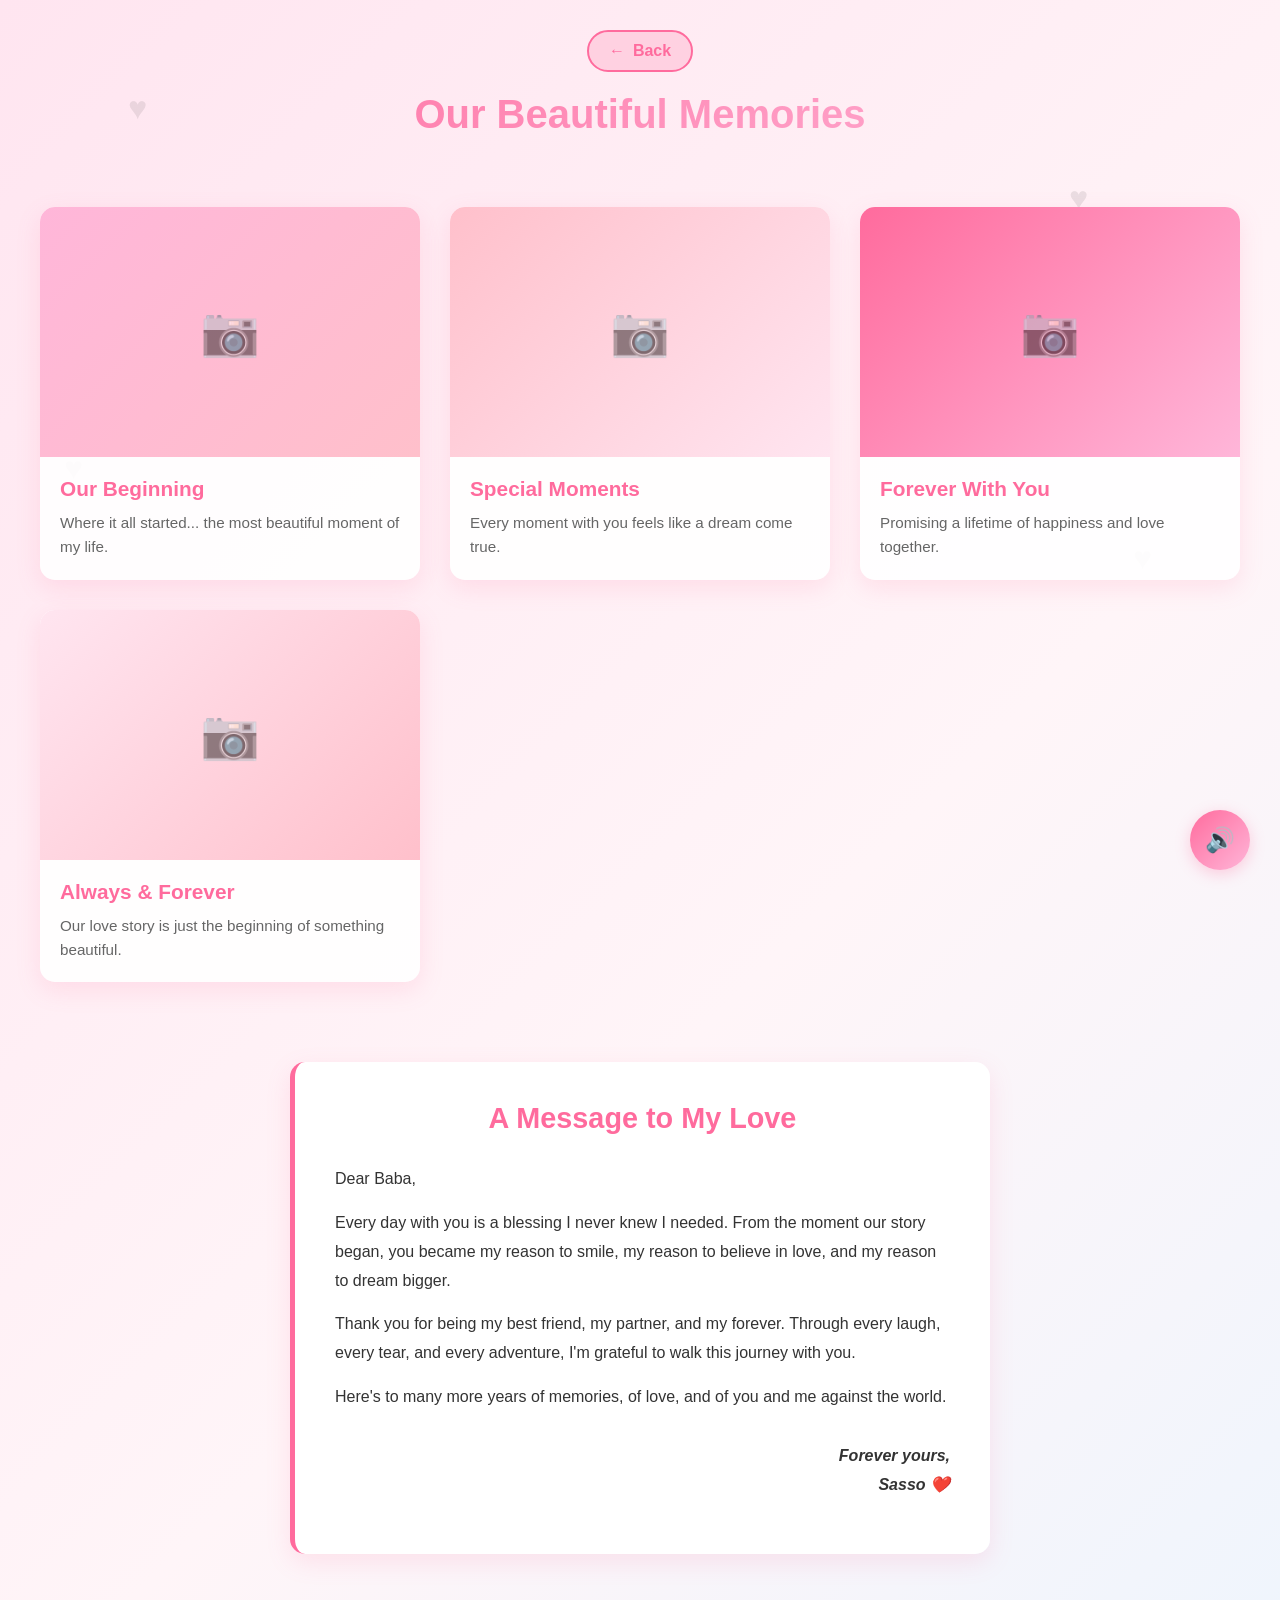
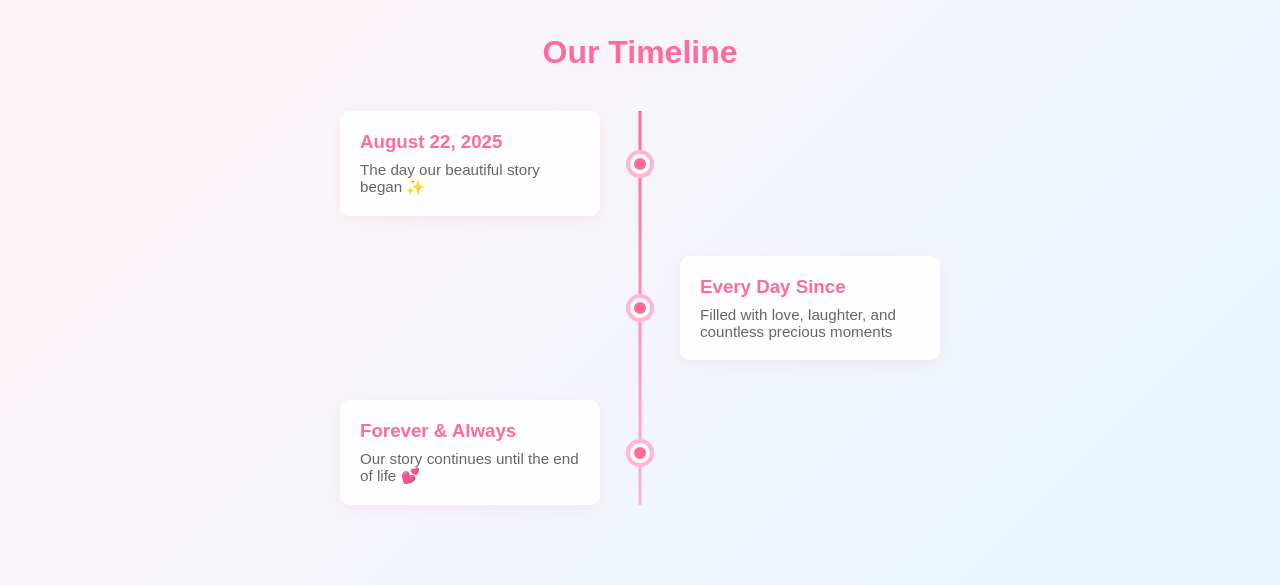
==== memories.html @ 5838aa94 "Add background music and audio controls" ====
<!DOCTYPE html>
<html lang="ar">
<head>
    <meta charset="UTF-8">
    <meta name="viewport" content="width=device-width, initial-scale=1.0">
    <title>Our Memories - Sasso & Baba</title>
    <link rel="stylesheet" href="styles.css">
</head>
<body class="memories-page">
    <!-- Audio Player -->
    <audio id="backgroundMusic" loop>
        <source src="https://www.soundhelix.com/examples/mp3/SoundHelix-Song-1.mp3" type="audio/mpeg">
    </audio>
    
    <button id="musicToggle" class="music-toggle" title="Toggle Music">
        <span class="music-icon">🔊</span>
    </button>

    <div class="container">
        <!-- Animated Background -->
        <div class="background">
            <div class="heart heart1">♥</div>
            <div class="heart heart2">♥</div>
            <div class="heart heart3">♥</div>
            <div class="heart heart4">♥</div>
            <div class="heart heart5">♥</div>
        </div>

        <!-- Header -->
        <div class="memories-header">
            <button class="btn-back" onclick="window.location.href='index.html'">
                <span class="arrow">←</span> Back
            </button>
            <h1>Our Beautiful Memories</h1>
        </div>

        <!-- Gallery Section -->
        <div class="gallery-section">
            <div class="gallery">
                <!-- Memory Card 1 -->
                <div class="memory-card">
                    <div class="memory-image placeholder-1"></div>
                    <div class="memory-info">
                        <h3>Our Beginning</h3>
                        <p>Where it all started... the most beautiful moment of my life.</p>
                    </div>
                </div>

                <!-- Memory Card 2 -->
                <div class="memory-card">
                    <div class="memory-image placeholder-2"></div>
                    <div class="memory-info">
                        <h3>Special Moments</h3>
                        <p>Every moment with you feels like a dream come true.</p>
                    </div>
                </div>

                <!-- Memory Card 3 -->
                <div class="memory-card">
                    <div class="memory-image placeholder-3"></div>
                    <div class="memory-info">
                        <h3>Forever With You</h3>
                        <p>Promising a lifetime of happiness and love together.</p>
                    </div>
                </div>

                <!-- Memory Card 4 -->
                <div class="memory-card">
                    <div class="memory-image placeholder-4"></div>
                    <div class="memory-info">
                        <h3>Always & Forever</h3>
                        <p>Our love story is just the beginning of something beautiful.</p>
                    </div>
                </div>
            </div>
        </div>

        <!-- Love Message Section -->
        <div class="love-message-section">
            <div class="message-box">
                <h2>A Message to My Love</h2>
                <p>Dear Baba,</p>
                <p>Every day with you is a blessing I never knew I needed. From the moment our story began, you became my reason to smile, my reason to believe in love, and my reason to dream bigger.</p>
                <p>Thank you for being my best friend, my partner, and my forever. Through every laugh, every tear, and every adventure, I'm grateful to walk this journey with you.</p>
                <p>Here's to many more years of memories, of love, and of you and me against the world.</p>
                <p class="signature">Forever yours,<br>Sasso ❤️</p>
            </div>
        </div>

        <!-- Timeline Section -->
        <div class="timeline-section">
            <h2>Our Timeline</h2>
            <div class="timeline">
                <div class="timeline-item">
                    <div class="timeline-marker"></div>
                    <div class="timeline-content">
                        <h3>August 22, 2025</h3>
                        <p>The day our beautiful story began ✨</p>
                    </div>
                </div>
                <div class="timeline-item">
                    <div class="timeline-marker"></div>
                    <div class="timeline-content">
                        <h3>Every Day Since</h3>
                        <p>Filled with love, laughter, and countless precious moments</p>
                    </div>
                </div>
                <div class="timeline-item">
                    <div class="timeline-marker"></div>
                    <div class="timeline-content">
                        <h3>Forever & Always</h3>
                        <p>Our story continues until the end of life 💕</p>
                    </div>
                </div>
            </div>
        </div>
    </div>

    <script src="script.js"></script>
</body>
</html>
---- styles.css ----
:root {
    --primary-pink: #FFB6D9;
    --secondary-pink: #FFC0CB;
    --white: #FFFFFF;
    --accent-red: #FF6B9D;
    --text-dark: #333333;
    --text-light: #666666;
}

* {
    margin: 0;
    padding: 0;
    box-sizing: border-box;
}

body {
    font-family: 'Segoe UI', Tahoma, Geneva, Verdana, sans-serif;
    background: linear-gradient(135deg, #FFE5F0 0%, #FFF5F8 50%, #E8F5FF 100%);
    min-height: 100vh;
    color: var(--text-dark);
    overflow-x: hidden;
}

.container {
    width: 100%;
    min-height: 100vh;
    display: flex;
    flex-direction: column;
    position: relative;
}

/* Music Toggle Button */
.music-toggle {
    position: fixed;
    bottom: 30px;
    right: 30px;
    width: 60px;
    height: 60px;
    border-radius: 50%;
    background: linear-gradient(135deg, var(--accent-red) 0%, var(--primary-pink) 100%);
    border: none;
    cursor: pointer;
    font-size: 1.5rem;
    box-shadow: 0 4px 15px rgba(255, 107, 157, 0.3);
    transition: all 0.3s ease;
    z-index: 100;
    display: flex;
    align-items: center;
    justify-content: center;
}

.music-toggle:hover {
    transform: scale(1.1);
    box-shadow: 0 6px 20px rgba(255, 107, 157, 0.4);
}

.music-toggle:active {
    transform: scale(0.95);
}

.music-toggle.playing .music-icon {
    animation: pulse-music 1s ease-in-out infinite;
}

@keyframes pulse-music {
    0%, 100% { transform: scale(1); }
    50% { transform: scale(1.2); }
}

.music-toggle.muted {
    background: linear-gradient(135deg, #CCCCCC 0%, #AAAAAA 100%);
}

.music-toggle.muted .music-icon::after {
    content: '\0D';
    position: absolute;
    font-size: 2rem;
    color: #FF6B9D;
}

/* Animated Background Hearts */
.background {
    position: fixed;
    top: 0;
    left: 0;
    width: 100%;
    height: 100%;
    pointer-events: none;
    z-index: 0;
}

.heart {
    position: absolute;
    font-size: 2rem;
    opacity: 0.1;
    animation: float 6s ease-in-out infinite;
}

.heart1 { top: 10%; left: 10%; animation-delay: 0s; }
.heart2 { top: 20%; right: 15%; animation-delay: 1s; }
.heart3 { top: 50%; left: 5%; animation-delay: 2s; }
.heart4 { top: 60%; right: 10%; animation-delay: 1.5s; }
.heart5 { top: 80%; left: 20%; animation-delay: 2.5s; }

@keyframes float {
    0%, 100% { transform: translateY(0) rotate(0deg); }
    50% { transform: translateY(-30px) rotate(10deg); }
}

/* HOME PAGE STYLES */
.content {
    flex: 1;
    display: flex;
    flex-direction: column;
    align-items: center;
    justify-content: center;
    z-index: 1;
    padding: 40px 20px;
    text-align: center;
}

.names-section {
    margin-bottom: 30px;
}

.names {
    font-size: 3.5rem;
    font-weight: 700;
    background: linear-gradient(135deg, var(--accent-red) 0%, var(--primary-pink) 100%);
    -webkit-background-clip: text;
    -webkit-text-fill-color: transparent;
    background-clip: text;
    margin-bottom: 15px;
    text-shadow: 2px 2px 4px rgba(255, 107, 157, 0.1);
    animation: slideDown 1s ease-out;
}

.and {
    font-size: 2.5rem;
    display: inline-block;
    margin: 0 10px;
}

.heart-divider {
    font-size: 2rem;
    animation: pulse 1.5s ease-in-out infinite;
}

@keyframes slideDown {
    from {
        opacity: 0;
        transform: translateY(-20px);
    }
    to {
        opacity: 1;
        transform: translateY(0);
    }
}

@keyframes pulse {
    0%, 100% { transform: scale(1); }
    50% { transform: scale(1.2); }
}

.message-section {
    margin-bottom: 40px;
    animation: fadeIn 1.5s ease-out 0.3s both;
}

.tagline {
    font-size: 1.8rem;
    font-weight: 500;
    color: var(--accent-red);
    font-style: italic;
    margin-bottom: 10px;
    line-height: 1.6;
}

.subtitle {
    font-size: 1.1rem;
    color: var(--text-light);
}

@keyframes fadeIn {
    from {
        opacity: 0;
    }
    to {
        opacity: 1;
    }
}

.counter-section {
    margin-bottom: 50px;
}

.counter {
    background: rgba(255, 182, 217, 0.3);
    backdrop-filter: blur(10px);
    padding: 30px 50px;
    border-radius: 20px;
    border: 2px solid rgba(255, 107, 157, 0.2);
    box-shadow: 0 8px 32px rgba(255, 107, 157, 0.1);
    animation: slideUp 1s ease-out 0.6s both;
}

.counter-number {
    font-size: 3rem;
    font-weight: 700;
    color: var(--accent-red);
    margin-bottom: 10px;
}

.counter-label {
    font-size: 1rem;
    color: var(--text-light);
    text-transform: uppercase;
    letter-spacing: 2px;
}

@keyframes slideUp {
    from {
        opacity: 0;
        transform: translateY(20px);
    }
    to {
        opacity: 1;
        transform: translateY(0);
    }
}

.btn-memories {
    background: linear-gradient(135deg, var(--accent-red) 0%, var(--primary-pink) 100%);
    color: white;
    border: none;
    padding: 15px 40px;
    font-size: 1.1rem;
    font-weight: 600;
    border-radius: 50px;
    cursor: pointer;
    transition: all 0.3s ease;
    box-shadow: 0 4px 15px rgba(255, 107, 157, 0.3);
    animation: slideUp 1s ease-out 0.9s both;
    display: flex;
    align-items: center;
    gap: 10px;
}

.btn-memories:hover {
    transform: translateY(-3px);
    box-shadow: 0 6px 20px rgba(255, 107, 157, 0.4);
}

.btn-memories:active {
    transform: translateY(-1px);
}

.arrow {
    display: inline-block;
    transition: transform 0.3s ease;
}

.btn-memories:hover .arrow {
    transform: translateX(5px);
}

/* MEMORIES PAGE STYLES */
.memories-page {
    background: linear-gradient(135deg, #FFE5F0 0%, #FFF5F8 50%, #E8F5FF 100%);
}

.memories-header {
    padding: 30px 20px;
    text-align: center;
    z-index: 2;
    position: relative;
}

.btn-back {
    background: rgba(255, 107, 157, 0.2);
    color: var(--accent-red);
    border: 2px solid var(--accent-red);
    padding: 10px 20px;
    font-size: 1rem;
    font-weight: 600;
    border-radius: 50px;
    cursor: pointer;
    transition: all 0.3s ease;
    margin-bottom: 20px;
    display: inline-flex;
    align-items: center;
    gap: 8px;
}

.btn-back:hover {
    background: var(--accent-red);
    color: white;
}

.memories-header h1 {
    font-size: 2.5rem;
    background: linear-gradient(135deg, var(--accent-red) 0%, var(--primary-pink) 100%);
    -webkit-background-clip: text;
    -webkit-text-fill-color: transparent;
    background-clip: text;
}

/* Gallery Section */
.gallery-section {
    padding: 40px 20px;
    z-index: 1;
    position: relative;
}

.gallery {
    display: grid;
    grid-template-columns: repeat(auto-fit, minmax(280px, 1fr));
    gap: 30px;
    max-width: 1200px;
    margin: 0 auto;
}

.memory-card {
    background: rgba(255, 255, 255, 0.9);
    border-radius: 15px;
    overflow: hidden;
    box-shadow: 0 8px 25px rgba(255, 107, 157, 0.15);
    transition: all 0.3s ease;
    cursor: pointer;
}

.memory-card:hover {
    transform: translateY(-10px);
    box-shadow: 0 12px 35px rgba(255, 107, 157, 0.25);
}

.memory-image {
    height: 250px;
    background: linear-gradient(135deg, var(--secondary-pink) 0%, var(--primary-pink) 100%);
    position: relative;
    overflow: hidden;
}

.memory-image::before {
    content: '📷';
    position: absolute;
    top: 50%;
    left: 50%;
    transform: translate(-50%, -50%);
    font-size: 3rem;
    opacity: 0.5;
}

.placeholder-1 {
    background: linear-gradient(135deg, #FFB6D9 0%, #FFC0CB 100%);
}

.placeholder-2 {
    background: linear-gradient(135deg, #FFC0CB 0%, #FFE5F0 100%);
}

.placeholder-3 {
    background: linear-gradient(135deg, #FF6B9D 0%, #FFB6D9 100%);
}

.placeholder-4 {
    background: linear-gradient(135deg, #FFE5F0 0%, #FFC0CB 100%);
}

.memory-info {
    padding: 20px;
}

.memory-card h3 {
    color: var(--accent-red);
    margin-bottom: 10px;
    font-size: 1.3rem;
}

.memory-card p {
    color: var(--text-light);
    line-height: 1.6;
    font-size: 0.95rem;
}

/* Love Message Section */
.love-message-section {
    padding: 40px 20px;
    z-index: 1;
    position: relative;
}

.message-box {
    max-width: 700px;
    margin: 0 auto;
    background: rgba(255, 255, 255, 0.95);
    padding: 40px;
    border-radius: 15px;
    box-shadow: 0 8px 25px rgba(255, 107, 157, 0.15);
    border-left: 5px solid var(--accent-red);
}

.message-box h2 {
    color: var(--accent-red);
    margin-bottom: 30px;
    text-align: center;
    font-size: 1.8rem;
}

.message-box p {
    color: var(--text-dark);
    line-height: 1.8;
    margin-bottom: 15px;
    font-size: 1rem;
}

.signature {
    text-align: right;
    font-style: italic;
    margin-top: 30px;
    color: var(--accent-red);
    font-weight: 600;
}

/* Timeline Section */
.timeline-section {
    padding: 40px 20px;
    z-index: 1;
    position: relative;
}

.timeline-section h2 {
    text-align: center;
    color: var(--accent-red);
    margin-bottom: 40px;
    font-size: 2rem;
}

.timeline {
    max-width: 600px;
    margin: 0 auto;
    position: relative;
}

.timeline::before {
    content: '';
    position: absolute;
    left: 50%;
    transform: translateX(-50%);
    width: 3px;
    height: 100%;
    background: linear-gradient(to bottom, var(--accent-red), var(--primary-pink));
}

.timeline-item {
    margin-bottom: 40px;
    display: flex;
    align-items: center;
}

.timeline-item:nth-child(even) {
    flex-direction: row-reverse;
}

.timeline-marker {
    width: 20px;
    height: 20px;
    background: var(--accent-red);
    border: 4px solid white;
    border-radius: 50%;
    position: absolute;
    left: 50%;
    transform: translateX(-50%);
    box-shadow: 0 0 0 4px var(--primary-pink);
}

.timeline-content {
    width: calc(50% - 40px);
    background: rgba(255, 255, 255, 0.9);
    padding: 20px;
    border-radius: 10px;
    box-shadow: 0 4px 15px rgba(255, 107, 157, 0.1);
}

.timeline-item:nth-child(even) .timeline-content {
    margin-right: 0;
    margin-left: auto;
}

.timeline-item:nth-child(odd) .timeline-content {
    margin-left: 0;
    margin-right: auto;
}

.timeline-content h3 {
    color: var(--accent-red);
    margin-bottom: 8px;
}

.timeline-content p {
    color: var(--text-light);
    font-size: 0.95rem;
}

/* Responsive Design */
@media (max-width: 768px) {
    .names {
        font-size: 2.5rem;
    }

    .and {
        font-size: 2rem;
    }

    .tagline {
        font-size: 1.3rem;
    }

    .counter {
        padding: 20px 30px;
    }

    .counter-number {
        font-size: 2.5rem;
    }

    .gallery {
        grid-template-columns: 1fr;
    }

    .timeline::before {
        left: 0;
    }

    .timeline-item,
    .timeline-item:nth-child(even) {
        flex-direction: column;
    }

    .timeline-content {
        width: 100%;
        margin: 0 !important;
        margin-left: 30px;
    }

    .timeline-marker {
        left: 0;
    }

    .message-box {
        padding: 25px;
    }

    .music-toggle {
        bottom: 20px;
        right: 20px;
        width: 50px;
        height: 50px;
        font-size: 1.2rem;
    }
}
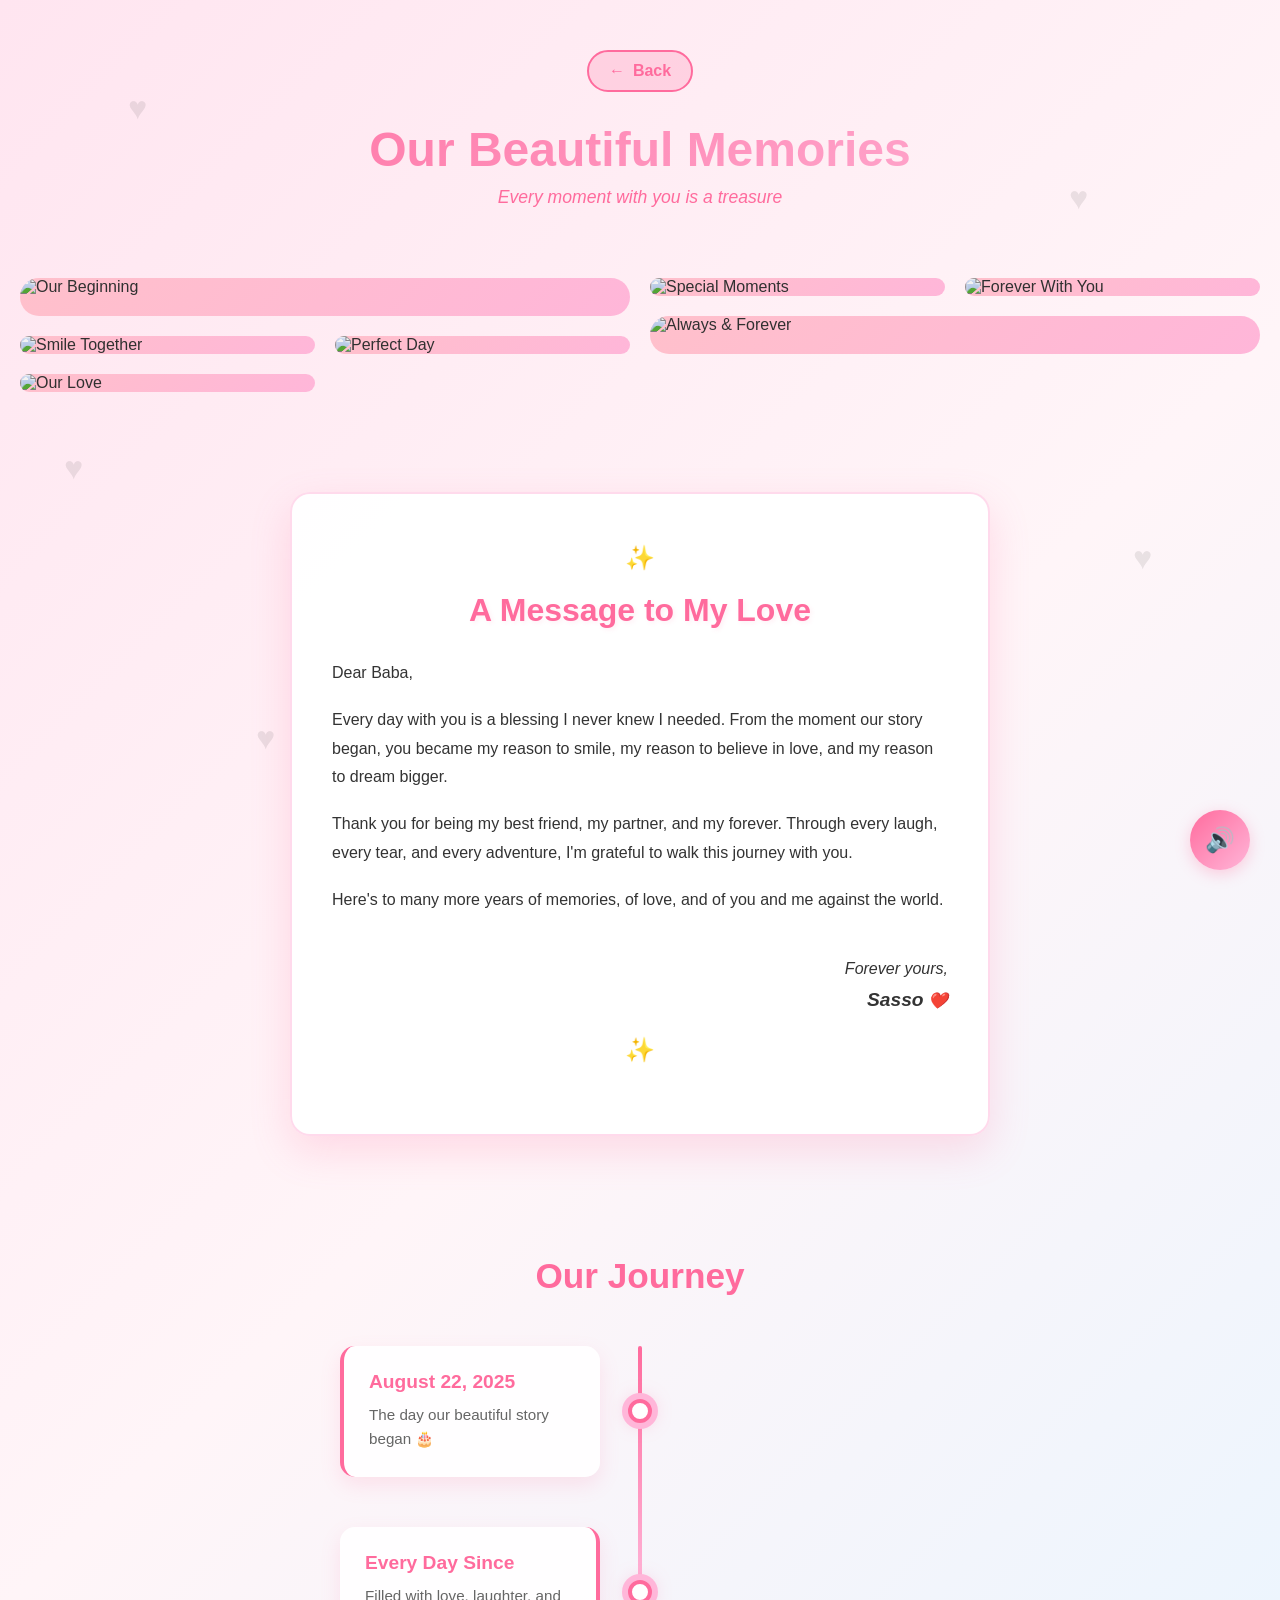
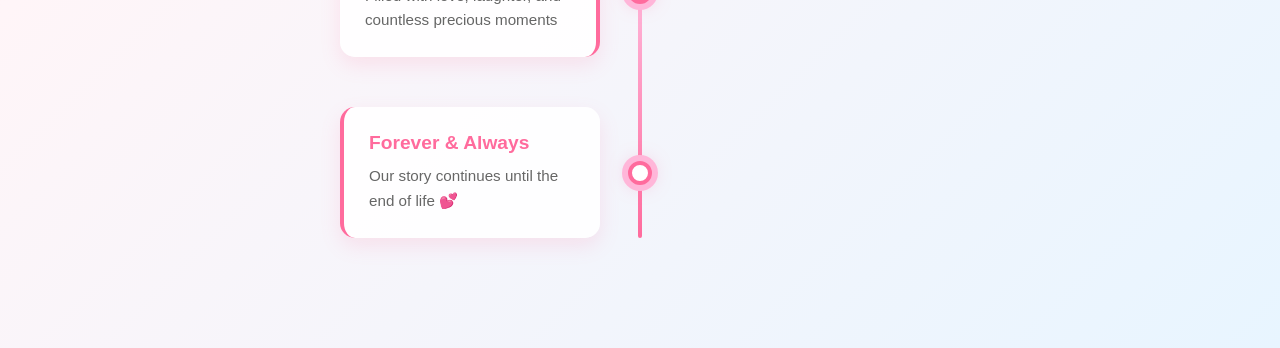
==== commit 02eb7170: "Add beautiful photo gallery with premium styling and animations" ====
--- a/memories.html
+++ b/memories.html
@@ -32,70 +32,127 @@
                 <span class="arrow">←</span> Back
             </button>
             <h1>Our Beautiful Memories</h1>
+            <p class="header-subtitle">Every moment with you is a treasure</p>
         </div>
 
-        <!-- Gallery Section -->
+        <!-- Premium Gallery Section -->
         <div class="gallery-section">
-            <div class="gallery">
-                <!-- Memory Card 1 -->
-                <div class="memory-card">
-                    <div class="memory-image placeholder-1"></div>
-                    <div class="memory-info">
-                        <h3>Our Beginning</h3>
-                        <p>Where it all started... the most beautiful moment of my life.</p>
+            <div class="gallery-container">
+                <div class="gallery-grid">
+                    <!-- Memory 1 -->
+                    <div class="gallery-item gallery-item-large" data-index="0">
+                        <div class="gallery-image-wrapper">
+                            <img src="https://images.unsplash.com/photo-1518895949257-7621c3c786d7?w=500&h=500&fit=crop" alt="Our Beginning" class="gallery-image">
+                            <div class="gallery-overlay">
+                                <h3>Our Beginning</h3>
+                                <p>Where it all started</p>
+                            </div>
+                        </div>
+                    </div>
+
+                    <!-- Memory 2 -->
+                    <div class="gallery-item" data-index="1">
+                        <div class="gallery-image-wrapper">
+                            <img src="https://images.unsplash.com/photo-1529156069898-49953e39b3ac?w=500&h=500&fit=crop" alt="Special Moments" class="gallery-image">
+                            <div class="gallery-overlay">
+                                <h3>Special Moments</h3>
+                                <p>Just us two</p>
+                            </div>
+                        </div>
+                    </div>
+
+                    <!-- Memory 3 -->
+                    <div class="gallery-item" data-index="2">
+                        <div class="gallery-image-wrapper">
+                            <img src="https://images.unsplash.com/photo-1515895917318-93d78e4b311b?w=500&h=500&fit=crop" alt="Forever With You" class="gallery-image">
+                            <div class="gallery-overlay">
+                                <h3>Forever With You</h3>
+                                <p>Promising forever</p>
+                            </div>
+                        </div>
+                    </div>
+
+                    <!-- Memory 4 -->
+                    <div class="gallery-item gallery-item-large" data-index="3">
+                        <div class="gallery-image-wrapper">
+                            <img src="https://images.unsplash.com/photo-1506008587538-3149f45148fa?w=500&h=500&fit=crop" alt="Always & Forever" class="gallery-image">
+                            <div class="gallery-overlay">
+                                <h3>Always & Forever</h3>
+                                <p>Our love story</p>
+                            </div>
+                        </div>
+                    </div>
+
+                    <!-- Memory 5 -->
+                    <div class="gallery-item" data-index="4">
+                        <div class="gallery-image-wrapper">
+                            <img src="https://images.unsplash.com/photo-1511632765486-a01980e01a18?w=500&h=500&fit=crop" alt="Smile Together" class="gallery-image">
+                            <div class="gallery-overlay">
+                                <h3>Smile Together</h3>
+                                <p>Your smile makes me happy</p>
+                            </div>
+                        </div>
+                    </div>
+
+                    <!-- Memory 6 -->
+                    <div class="gallery-item" data-index="5">
+                        <div class="gallery-image-wrapper">
+                            <img src="https://images.unsplash.com/photo-1523438097914-512b08d60908?w=500&h=500&fit=crop" alt="Perfect Day" class="gallery-image">
+                            <div class="gallery-overlay">
+                                <h3>Perfect Day</h3>
+                                <p>With you is perfect</p>
+                            </div>
+                        </div>
+                    </div>
+
+                    <!-- Memory 7 -->
+                    <div class="gallery-item" data-index="6">
+                        <div class="gallery-image-wrapper">
+                            <img src="https://images.unsplash.com/photo-1543260521-e149267dd56d?w=500&h=500&fit=crop" alt="Our Love" class="gallery-image">
+                            <div class="gallery-overlay">
+                                <h3>Our Love</h3>
+                                <p>Forever & Always</p>
+                            </div>
+                        </div>
                     </div>
                 </div>
+            </div>
+        </div>
 
-                <!-- Memory Card 2 -->
-                <div class="memory-card">
-                    <div class="memory-image placeholder-2"></div>
-                    <div class="memory-info">
-                        <h3>Special Moments</h3>
-                        <p>Every moment with you feels like a dream come true.</p>
-                    </div>
-                </div>
-
-                <!-- Memory Card 3 -->
-                <div class="memory-card">
-                    <div class="memory-image placeholder-3"></div>
-                    <div class="memory-info">
-                        <h3>Forever With You</h3>
-                        <p>Promising a lifetime of happiness and love together.</p>
-                    </div>
-                </div>
-
-                <!-- Memory Card 4 -->
-                <div class="memory-card">
-                    <div class="memory-image placeholder-4"></div>
-                    <div class="memory-info">
-                        <h3>Always & Forever</h3>
-                        <p>Our love story is just the beginning of something beautiful.</p>
-                    </div>
-                </div>
+        <!-- Lightbox Modal -->
+        <div id="lightbox" class="lightbox">
+            <div class="lightbox-content">
+                <button class="lightbox-close">&times;</button>
+                <button class="lightbox-prev">❮</button>
+                <img id="lightbox-image" src="" alt="" class="lightbox-image">
+                <button class="lightbox-next">❯</button>
+                <div class="lightbox-caption"></div>
             </div>
         </div>
 
         <!-- Love Message Section -->
         <div class="love-message-section">
             <div class="message-box">
+                <div class="message-decoration">✨</div>
                 <h2>A Message to My Love</h2>
                 <p>Dear Baba,</p>
                 <p>Every day with you is a blessing I never knew I needed. From the moment our story began, you became my reason to smile, my reason to believe in love, and my reason to dream bigger.</p>
                 <p>Thank you for being my best friend, my partner, and my forever. Through every laugh, every tear, and every adventure, I'm grateful to walk this journey with you.</p>
                 <p>Here's to many more years of memories, of love, and of you and me against the world.</p>
-                <p class="signature">Forever yours,<br>Sasso ❤️</p>
+                <p class="signature">Forever yours,<br><span class="signature-name">Sasso</span> ❤️</p>
+                <div class="message-decoration">✨</div>
             </div>
         </div>
 
         <!-- Timeline Section -->
         <div class="timeline-section">
-            <h2>Our Timeline</h2>
+            <h2>Our Journey</h2>
             <div class="timeline">
                 <div class="timeline-item">
                     <div class="timeline-marker"></div>
                     <div class="timeline-content">
                         <h3>August 22, 2025</h3>
-                        <p>The day our beautiful story began ✨</p>
+                        <p>The day our beautiful story began 🎂</p>
                     </div>
                 </div>
                 <div class="timeline-item">
--- a/styles.css
+++ b/styles.css
@@ -5,6 +5,7 @@
     --accent-red: #FF6B9D;
     --text-dark: #333333;
     --text-light: #666666;
+    --gold: #FFD700;
 }
 
 * {
@@ -67,17 +68,6 @@
     50% { transform: scale(1.2); }
 }
 
-.music-toggle.muted {
-    background: linear-gradient(135deg, #CCCCCC 0%, #AAAAAA 100%);
-}
-
-.music-toggle.muted .music-icon::after {
-    content: '\0D';
-    position: absolute;
-    font-size: 2rem;
-    color: #FF6B9D;
-}
-
 /* Animated Background Hearts */
 .background {
     position: fixed;
@@ -107,170 +97,9 @@
     50% { transform: translateY(-30px) rotate(10deg); }
 }
 
-/* HOME PAGE STYLES */
-.content {
-    flex: 1;
-    display: flex;
-    flex-direction: column;
-    align-items: center;
-    justify-content: center;
-    z-index: 1;
-    padding: 40px 20px;
-    text-align: center;
-}
-
-.names-section {
-    margin-bottom: 30px;
-}
-
-.names {
-    font-size: 3.5rem;
-    font-weight: 700;
-    background: linear-gradient(135deg, var(--accent-red) 0%, var(--primary-pink) 100%);
-    -webkit-background-clip: text;
-    -webkit-text-fill-color: transparent;
-    background-clip: text;
-    margin-bottom: 15px;
-    text-shadow: 2px 2px 4px rgba(255, 107, 157, 0.1);
-    animation: slideDown 1s ease-out;
-}
-
-.and {
-    font-size: 2.5rem;
-    display: inline-block;
-    margin: 0 10px;
-}
-
-.heart-divider {
-    font-size: 2rem;
-    animation: pulse 1.5s ease-in-out infinite;
-}
-
-@keyframes slideDown {
-    from {
-        opacity: 0;
-        transform: translateY(-20px);
-    }
-    to {
-        opacity: 1;
-        transform: translateY(0);
-    }
-}
-
-@keyframes pulse {
-    0%, 100% { transform: scale(1); }
-    50% { transform: scale(1.2); }
-}
-
-.message-section {
-    margin-bottom: 40px;
-    animation: fadeIn 1.5s ease-out 0.3s both;
-}
-
-.tagline {
-    font-size: 1.8rem;
-    font-weight: 500;
-    color: var(--accent-red);
-    font-style: italic;
-    margin-bottom: 10px;
-    line-height: 1.6;
-}
-
-.subtitle {
-    font-size: 1.1rem;
-    color: var(--text-light);
-}
-
-@keyframes fadeIn {
-    from {
-        opacity: 0;
-    }
-    to {
-        opacity: 1;
-    }
-}
-
-.counter-section {
-    margin-bottom: 50px;
-}
-
-.counter {
-    background: rgba(255, 182, 217, 0.3);
-    backdrop-filter: blur(10px);
-    padding: 30px 50px;
-    border-radius: 20px;
-    border: 2px solid rgba(255, 107, 157, 0.2);
-    box-shadow: 0 8px 32px rgba(255, 107, 157, 0.1);
-    animation: slideUp 1s ease-out 0.6s both;
-}
-
-.counter-number {
-    font-size: 3rem;
-    font-weight: 700;
-    color: var(--accent-red);
-    margin-bottom: 10px;
-}
-
-.counter-label {
-    font-size: 1rem;
-    color: var(--text-light);
-    text-transform: uppercase;
-    letter-spacing: 2px;
-}
-
-@keyframes slideUp {
-    from {
-        opacity: 0;
-        transform: translateY(20px);
-    }
-    to {
-        opacity: 1;
-        transform: translateY(0);
-    }
-}
-
-.btn-memories {
-    background: linear-gradient(135deg, var(--accent-red) 0%, var(--primary-pink) 100%);
-    color: white;
-    border: none;
-    padding: 15px 40px;
-    font-size: 1.1rem;
-    font-weight: 600;
-    border-radius: 50px;
-    cursor: pointer;
-    transition: all 0.3s ease;
-    box-shadow: 0 4px 15px rgba(255, 107, 157, 0.3);
-    animation: slideUp 1s ease-out 0.9s both;
-    display: flex;
-    align-items: center;
-    gap: 10px;
-}
-
-.btn-memories:hover {
-    transform: translateY(-3px);
-    box-shadow: 0 6px 20px rgba(255, 107, 157, 0.4);
-}
-
-.btn-memories:active {
-    transform: translateY(-1px);
-}
-
-.arrow {
-    display: inline-block;
-    transition: transform 0.3s ease;
-}
-
-.btn-memories:hover .arrow {
-    transform: translateX(5px);
-}
-
 /* MEMORIES PAGE STYLES */
-.memories-page {
-    background: linear-gradient(135deg, #FFE5F0 0%, #FFF5F8 50%, #E8F5FF 100%);
-}
-
 .memories-header {
-    padding: 30px 20px;
+    padding: 50px 20px 30px;
     text-align: center;
     z-index: 2;
     position: relative;
@@ -286,7 +115,7 @@
     border-radius: 50px;
     cursor: pointer;
     transition: all 0.3s ease;
-    margin-bottom: 20px;
+    margin-bottom: 30px;
     display: inline-flex;
     align-items: center;
     gap: 8px;
@@ -295,97 +124,248 @@
 .btn-back:hover {
     background: var(--accent-red);
     color: white;
+    transform: translateX(-5px);
 }
 
 .memories-header h1 {
-    font-size: 2.5rem;
+    font-size: 3rem;
     background: linear-gradient(135deg, var(--accent-red) 0%, var(--primary-pink) 100%);
     -webkit-background-clip: text;
     -webkit-text-fill-color: transparent;
     background-clip: text;
-}
-
-/* Gallery Section */
+    margin-bottom: 10px;
+    animation: slideDown 0.8s ease-out;
+}
+
+.header-subtitle {
+    font-size: 1.1rem;
+    color: var(--accent-red);
+    font-style: italic;
+    animation: fadeIn 1s ease-out 0.3s both;
+}
+
+@keyframes slideDown {
+    from {
+        opacity: 0;
+        transform: translateY(-20px);
+    }
+    to {
+        opacity: 1;
+        transform: translateY(0);
+    }
+}
+
+@keyframes fadeIn {
+    from { opacity: 0; }
+    to { opacity: 1; }
+}
+
+/* Premium Gallery Section */
 .gallery-section {
     padding: 40px 20px;
     z-index: 1;
     position: relative;
 }
 
-.gallery {
+.gallery-container {
+    max-width: 1400px;
+    margin: 0 auto;
+}
+
+.gallery-grid {
     display: grid;
-    grid-template-columns: repeat(auto-fit, minmax(280px, 1fr));
-    gap: 30px;
-    max-width: 1200px;
-    margin: 0 auto;
-}
-
-.memory-card {
-    background: rgba(255, 255, 255, 0.9);
+    grid-template-columns: repeat(auto-fit, minmax(250px, 1fr));
+    gap: 20px;
+    auto-rows: 280px;
+}
+
+.gallery-item {
+    position: relative;
+    overflow: hidden;
+    border-radius: 20px;
+    cursor: pointer;
+    animation: gallerySlideUp 0.6s ease-out both;
+}
+
+.gallery-item:nth-child(1) { animation-delay: 0.1s; }
+.gallery-item:nth-child(2) { animation-delay: 0.2s; }
+.gallery-item:nth-child(3) { animation-delay: 0.3s; }
+.gallery-item:nth-child(4) { animation-delay: 0.4s; }
+.gallery-item:nth-child(5) { animation-delay: 0.5s; }
+.gallery-item:nth-child(6) { animation-delay: 0.6s; }
+.gallery-item:nth-child(7) { animation-delay: 0.7s; }
+
+@keyframes gallerySlideUp {
+    from {
+        opacity: 0;
+        transform: translateY(30px);
+    }
+    to {
+        opacity: 1;
+        transform: translateY(0);
+    }
+}
+
+.gallery-item-large {
+    grid-column: span 2;
+    grid-row: span 2;
+}
+
+.gallery-image-wrapper {
+    width: 100%;
+    height: 100%;
+    position: relative;
+    overflow: hidden;
+    background: linear-gradient(135deg, var(--secondary-pink), var(--primary-pink));
+}
+
+.gallery-image {
+    width: 100%;
+    height: 100%;
+    object-fit: cover;
+    transition: all 0.5s cubic-bezier(0.34, 1.56, 0.64, 1);
+    filter: brightness(0.95);
+}
+
+.gallery-item:hover .gallery-image {
+    transform: scale(1.15) rotate(2deg);
+    filter: brightness(1.1);
+}
+
+.gallery-overlay {
+    position: absolute;
+    top: 0;
+    left: 0;
+    width: 100%;
+    height: 100%;
+    background: linear-gradient(135deg, rgba(255, 107, 157, 0.7) 0%, rgba(255, 182, 217, 0.6) 100%);
+    display: flex;
+    flex-direction: column;
+    justify-content: flex-end;
+    padding: 20px;
+    opacity: 0;
+    transition: opacity 0.4s ease;
+    backdrop-filter: blur(5px);
+}
+
+.gallery-item:hover .gallery-overlay {
+    opacity: 1;
+}
+
+.gallery-overlay h3 {
+    color: white;
+    font-size: 1.5rem;
+    margin-bottom: 8px;
+    text-shadow: 2px 2px 4px rgba(0, 0, 0, 0.2);
+}
+
+.gallery-overlay p {
+    color: rgba(255, 255, 255, 0.9);
+    font-size: 0.95rem;
+    text-shadow: 1px 1px 2px rgba(0, 0, 0, 0.2);
+}
+
+/* Lightbox Modal */
+.lightbox {
+    display: none;
+    position: fixed;
+    top: 0;
+    left: 0;
+    width: 100%;
+    height: 100%;
+    background: rgba(0, 0, 0, 0.95);
+    z-index: 1000;
+    animation: fadeIn 0.3s ease;
+}
+
+.lightbox.active {
+    display: flex;
+    align-items: center;
+    justify-content: center;
+}
+
+.lightbox-content {
+    position: relative;
+    width: 90%;
+    max-width: 900px;
+    animation: zoomIn 0.3s ease;
+}
+
+@keyframes zoomIn {
+    from {
+        transform: scale(0.8);
+        opacity: 0;
+    }
+    to {
+        transform: scale(1);
+        opacity: 1;
+    }
+}
+
+.lightbox-image {
+    width: 100%;
+    height: auto;
+    max-height: 85vh;
+    object-fit: contain;
     border-radius: 15px;
-    overflow: hidden;
-    box-shadow: 0 8px 25px rgba(255, 107, 157, 0.15);
+    box-shadow: 0 20px 60px rgba(0, 0, 0, 0.5);
+}
+
+.lightbox-close {
+    position: absolute;
+    top: -40px;
+    right: 0;
+    background: none;
+    border: none;
+    color: white;
+    font-size: 2.5rem;
+    cursor: pointer;
     transition: all 0.3s ease;
-    cursor: pointer;
-}
-
-.memory-card:hover {
-    transform: translateY(-10px);
-    box-shadow: 0 12px 35px rgba(255, 107, 157, 0.25);
-}
-
-.memory-image {
-    height: 250px;
-    background: linear-gradient(135deg, var(--secondary-pink) 0%, var(--primary-pink) 100%);
-    position: relative;
-    overflow: hidden;
-}
-
-.memory-image::before {
-    content: '📷';
+    z-index: 1001;
+}
+
+.lightbox-close:hover {
+    transform: scale(1.2);
+}
+
+.lightbox-prev,
+.lightbox-next {
     position: absolute;
     top: 50%;
-    left: 50%;
-    transform: translate(-50%, -50%);
-    font-size: 3rem;
-    opacity: 0.5;
-}
-
-.placeholder-1 {
-    background: linear-gradient(135deg, #FFB6D9 0%, #FFC0CB 100%);
-}
-
-.placeholder-2 {
-    background: linear-gradient(135deg, #FFC0CB 0%, #FFE5F0 100%);
-}
-
-.placeholder-3 {
-    background: linear-gradient(135deg, #FF6B9D 0%, #FFB6D9 100%);
-}
-
-.placeholder-4 {
-    background: linear-gradient(135deg, #FFE5F0 0%, #FFC0CB 100%);
-}
-
-.memory-info {
-    padding: 20px;
-}
-
-.memory-card h3 {
-    color: var(--accent-red);
-    margin-bottom: 10px;
-    font-size: 1.3rem;
-}
-
-.memory-card p {
-    color: var(--text-light);
-    line-height: 1.6;
-    font-size: 0.95rem;
+    transform: translateY(-50%);
+    background: rgba(255, 107, 157, 0.7);
+    border: none;
+    color: white;
+    font-size: 2rem;
+    width: 50px;
+    height: 50px;
+    border-radius: 50%;
+    cursor: pointer;
+    transition: all 0.3s ease;
+    display: flex;
+    align-items: center;
+    justify-content: center;
+}
+
+.lightbox-prev:hover,
+.lightbox-next:hover {
+    background: rgba(255, 107, 157, 1);
+    transform: translateY(-50%) scale(1.1);
+}
+
+.lightbox-prev { left: -70px; }
+.lightbox-next { right: -70px; }
+
+.lightbox-caption {
+    color: white;
+    text-align: center;
+    margin-top: 20px;
+    font-size: 1.1rem;
 }
 
 /* Love Message Section */
 .love-message-section {
-    padding: 40px 20px;
+    padding: 60px 20px;
     z-index: 1;
     position: relative;
 }
@@ -394,37 +374,67 @@
     max-width: 700px;
     margin: 0 auto;
     background: rgba(255, 255, 255, 0.95);
-    padding: 40px;
-    border-radius: 15px;
-    box-shadow: 0 8px 25px rgba(255, 107, 157, 0.15);
-    border-left: 5px solid var(--accent-red);
+    padding: 50px 40px;
+    border-radius: 20px;
+    box-shadow: 0 15px 40px rgba(255, 107, 157, 0.2);
+    border: 2px solid rgba(255, 182, 217, 0.5);
+    position: relative;
+    animation: messageSlideUp 0.8s ease-out 0.2s both;
+}
+
+@keyframes messageSlideUp {
+    from {
+        opacity: 0;
+        transform: translateY(30px);
+    }
+    to {
+        opacity: 1;
+        transform: translateY(0);
+    }
+}
+
+.message-decoration {
+    text-align: center;
+    font-size: 1.5rem;
+    margin-bottom: 20px;
+    animation: twinkle 2s ease-in-out infinite;
+}
+
+@keyframes twinkle {
+    0%, 100% { opacity: 0.5; }
+    50% { opacity: 1; }
 }
 
 .message-box h2 {
     color: var(--accent-red);
     margin-bottom: 30px;
     text-align: center;
-    font-size: 1.8rem;
+    font-size: 2rem;
+    text-shadow: 2px 2px 4px rgba(255, 107, 157, 0.1);
 }
 
 .message-box p {
     color: var(--text-dark);
     line-height: 1.8;
-    margin-bottom: 15px;
+    margin-bottom: 18px;
     font-size: 1rem;
 }
 
 .signature {
     text-align: right;
     font-style: italic;
-    margin-top: 30px;
+    margin-top: 40px;
     color: var(--accent-red);
-    font-weight: 600;
+}
+
+.signature-name {
+    font-weight: 700;
+    font-size: 1.2rem;
 }
 
 /* Timeline Section */
 .timeline-section {
-    padding: 40px 20px;
+    padding: 60px 20px;
     z-index: 1;
     position: relative;
 }
@@ -432,8 +442,8 @@
 .timeline-section h2 {
     text-align: center;
     color: var(--accent-red);
-    margin-bottom: 40px;
-    font-size: 2rem;
+    margin-bottom: 50px;
+    font-size: 2.2rem;
 }
 
 .timeline {
@@ -447,85 +457,132 @@
     position: absolute;
     left: 50%;
     transform: translateX(-50%);
-    width: 3px;
+    width: 4px;
     height: 100%;
-    background: linear-gradient(to bottom, var(--accent-red), var(--primary-pink));
+    background: linear-gradient(to bottom, var(--accent-red), var(--primary-pink), var(--accent-red));
+    border-radius: 2px;
 }
 
 .timeline-item {
-    margin-bottom: 40px;
+    margin-bottom: 50px;
     display: flex;
     align-items: center;
+    animation: timelineSlide 0.8s ease-out both;
+}
+
+.timeline-item:nth-child(1) { animation-delay: 0.2s; }
+.timeline-item:nth-child(2) { animation-delay: 0.4s; }
+.timeline-item:nth-child(3) { animation-delay: 0.6s; }
+
+@keyframes timelineSlide {
+    from {
+        opacity: 0;
+        transform: translateX(-20px);
+    }
+    to {
+        opacity: 1;
+        transform: translateX(0);
+    }
 }
 
 .timeline-item:nth-child(even) {
     flex-direction: row-reverse;
 }
 
+.timeline-item:nth-child(even) .timeline-content {
+    margin-left: 0;
+    margin-right: auto;
+}
+
 .timeline-marker {
-    width: 20px;
-    height: 20px;
-    background: var(--accent-red);
-    border: 4px solid white;
+    width: 24px;
+    height: 24px;
+    background: white;
+    border: 4px solid var(--accent-red);
     border-radius: 50%;
     position: absolute;
     left: 50%;
     transform: translateX(-50%);
-    box-shadow: 0 0 0 4px var(--primary-pink);
+    box-shadow: 0 0 0 6px var(--primary-pink), 0 0 20px rgba(255, 107, 157, 0.4);
+    transition: all 0.3s ease;
+}
+
+.timeline-item:hover .timeline-marker {
+    transform: translateX(-50%) scale(1.3);
 }
 
 .timeline-content {
     width: calc(50% - 40px);
     background: rgba(255, 255, 255, 0.9);
-    padding: 20px;
-    border-radius: 10px;
-    box-shadow: 0 4px 15px rgba(255, 107, 157, 0.1);
+    padding: 25px;
+    border-radius: 15px;
+    box-shadow: 0 8px 20px rgba(255, 107, 157, 0.15);
+    border-left: 4px solid var(--accent-red);
+    transition: all 0.3s ease;
 }
 
 .timeline-item:nth-child(even) .timeline-content {
-    margin-right: 0;
-    margin-left: auto;
-}
-
-.timeline-item:nth-child(odd) .timeline-content {
-    margin-left: 0;
-    margin-right: auto;
+    border-left: none;
+    border-right: 4px solid var(--accent-red);
+}
+
+.timeline-content:hover {
+    box-shadow: 0 12px 30px rgba(255, 107, 157, 0.25);
+    transform: translateY(-5px);
 }
 
 .timeline-content h3 {
     color: var(--accent-red);
-    margin-bottom: 8px;
+    margin-bottom: 10px;
+    font-size: 1.2rem;
 }
 
 .timeline-content p {
     color: var(--text-light);
     font-size: 0.95rem;
+    line-height: 1.6;
 }
 
 /* Responsive Design */
+@media (max-width: 1200px) {
+    .gallery-item-large {
+        grid-column: span 1;
+        grid-row: span 1;
+    }
+
+    .gallery-grid {
+        auto-rows: 220px;
+    }
+}
+
 @media (max-width: 768px) {
-    .names {
-        font-size: 2.5rem;
-    }
-
-    .and {
+    .memories-header h1 {
         font-size: 2rem;
     }
 
-    .tagline {
-        font-size: 1.3rem;
-    }
-
-    .counter {
-        padding: 20px 30px;
-    }
-
-    .counter-number {
-        font-size: 2.5rem;
-    }
-
-    .gallery {
-        grid-template-columns: 1fr;
+    .gallery-grid {
+        grid-template-columns: repeat(2, 1fr);
+        auto-rows: 180px;
+        gap: 15px;
+    }
+
+    .gallery-item-large {
+        grid-column: span 2;
+        grid-row: span 2;
+    }
+
+    .lightbox-prev,
+    .lightbox-next {
+        width: 40px;
+        height: 40px;
+        font-size: 1.5rem;
+    }
+
+    .lightbox-prev { left: 10px; }
+    .lightbox-next { right: 10px; }
+
+    .message-box {
+        padding: 30px 20px;
     }
 
     .timeline::before {
@@ -541,14 +598,12 @@
         width: 100%;
         margin: 0 !important;
         margin-left: 30px;
+        border-left: 4px solid var(--accent-red) !important;
+        border-right: none !important;
     }
 
     .timeline-marker {
         left: 0;
-    }
-
-    .message-box {
-        padding: 25px;
     }
 
     .music-toggle {
@@ -558,4 +613,26 @@
         height: 50px;
         font-size: 1.2rem;
     }
+}
+
+@media (max-width: 480px) {
+    .gallery-grid {
+        grid-template-columns: 1fr;
+        auto-rows: 200px;
+    }
+
+    .gallery-item-large {
+        grid-column: span 1;
+        grid-row: span 1;
+    }
+
+    .memories-header {
+        padding: 30px 15px 20px;
+    }
+
+    .btn-back {
+        margin-bottom: 20px;
+        padding: 8px 15px;
+        font-size: 0.9rem;
+    }
 }
